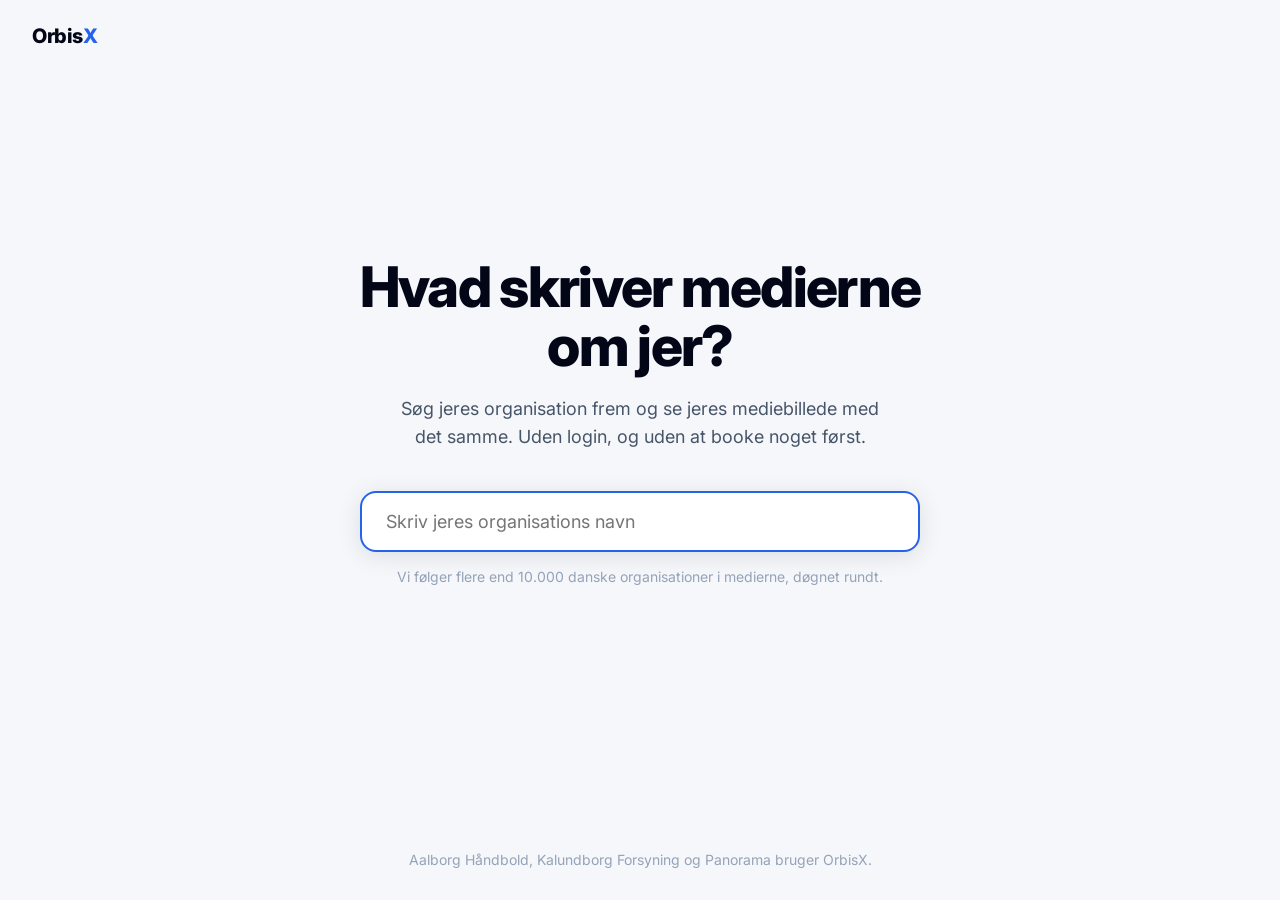
==== index.html @ 537d1e96 "OrbisX landing-funnel prototype: frontpage med org-søgning + dynamisk landing pr. org Co-Authored-By" ====
<!doctype html>
<html lang="da">
<head>
  <meta charset="utf-8">
  <meta name="viewport" content="width=device-width, initial-scale=1">
  <title>OrbisX — Hvad skriver medierne om jer?</title>
  <link rel="preconnect" href="https://fonts.googleapis.com">
  <link href="https://fonts.googleapis.com/css2?family=Inter:wght@400;600;800&display=swap" rel="stylesheet">
  <link rel="stylesheet" href="style.css">
</head>
<body>
  <header class="topbar">
    <a class="wordmark" href="./">Orbis<span>X</span></a>
  </header>

  <main>
    <h1>Hvad skriver medierne om jer?</h1>
    <p class="lead">Søg jeres organisation frem og se jeres mediebillede med det samme. Uden login, og uden at booke noget først.</p>

    <div class="search">
      <input id="q" type="text" placeholder="Skriv jeres organisations navn" autocomplete="off" autofocus
             aria-label="Søg efter organisation" aria-expanded="false" role="combobox" aria-controls="suggestions">
      <div class="suggestions" id="suggestions" role="listbox"></div>
    </div>
    <p class="hint">Vi følger flere end 10.000 danske organisationer i medierne, døgnet rundt.</p>
  </main>

  <footer>Aalborg Håndbold, Kalundborg Forsyning og Panorama bruger OrbisX.</footer>

  <script src="app.js"></script>
  <script>
    const input = document.getElementById('q');
    const box = document.getElementById('suggestions');
    let slugs = [];
    let active = -1;

    fetch('demo-index.json').then(r => r.json()).then(d => { slugs = d; });

    function render(matches) {
      active = -1;
      if (!matches) { box.innerHTML = ''; input.setAttribute('aria-expanded', 'false'); return; }
      if (matches.length === 0) {
        box.innerHTML = '<div class="none">Ingen match endnu. Prøv en kortere del af navnet.</div>';
      } else {
        box.innerHTML = matches.map(s =>
          `<a href="landing.html?org=${encodeURIComponent(s)}" role="option">${displayName(s)}</a>`
        ).join('');
      }
      input.setAttribute('aria-expanded', 'true');
    }

    input.addEventListener('input', () => {
      const q = normalize(input.value);
      if (q.length < 2) { render(null); return; }
      const starts = [], contains = [];
      for (const s of slugs) {
        if (s.startsWith(q)) starts.push(s);
        else if (s.includes(q)) contains.push(s);
        if (starts.length >= 8) break;
      }
      render(starts.concat(contains).slice(0, 8));
    });

    input.addEventListener('keydown', e => {
      const items = box.querySelectorAll('a');
      if (!items.length) return;
      if (e.key === 'ArrowDown') { e.preventDefault(); active = (active + 1) % items.length; }
      else if (e.key === 'ArrowUp') { e.preventDefault(); active = (active - 1 + items.length) % items.length; }
      else if (e.key === 'Enter') { e.preventDefault(); (items[active] || items[0]).click(); return; }
      else return;
      items.forEach((el, i) => el.classList.toggle('active', i === active));
    });

    document.addEventListener('click', e => {
      if (!e.target.closest('.search')) render(null);
    });
  </script>
</body>
</html>
---- style.css ----
/* OrbisX landing-prototype — design-tokens matcher dashboard-prototypen */
:root {
  --navy: #020617;
  --blue: #2563eb;
  --sky: #60a5fa;
  --bg: #f6f7fb;
  --card: #fff;
  --ink-soft: #475569;
  --ink-faint: #94a3b8;
  --radius: 16px;
}

* { box-sizing: border-box; margin: 0; padding: 0; }

body {
  font-family: Inter, system-ui, -apple-system, sans-serif;
  background: var(--bg);
  color: var(--navy);
  min-height: 100vh;
  display: flex;
  flex-direction: column;
}

.topbar {
  display: flex;
  justify-content: space-between;
  align-items: center;
  padding: 24px 32px;
}

.wordmark {
  font-weight: 800;
  font-size: 20px;
  letter-spacing: -0.02em;
  color: var(--navy);
  text-decoration: none;
}
.wordmark span { color: var(--blue); }

main {
  flex: 1;
  display: flex;
  flex-direction: column;
  justify-content: center;
  align-items: center;
  padding: 48px 24px 96px;
  text-align: center;
}

h1 {
  font-size: clamp(32px, 6vw, 56px);
  font-weight: 800;
  letter-spacing: -0.03em;
  line-height: 1.05;
  max-width: 16ch;
}

.lead {
  margin-top: 20px;
  font-size: 18px;
  color: var(--ink-soft);
  max-width: 44ch;
  line-height: 1.55;
}

/* Søgefelt */
.search {
  position: relative;
  margin-top: 40px;
  width: min(560px, 100%);
  text-align: left;
}

.search input {
  width: 100%;
  font: inherit;
  font-size: 18px;
  padding: 18px 24px;
  border: 2px solid transparent;
  border-radius: var(--radius);
  background: var(--card);
  box-shadow: 0 4px 24px rgba(2, 6, 23, 0.10);
  outline: none;
  transition: border-color 0.15s;
}
.search input:focus { border-color: var(--blue); }

.suggestions {
  position: absolute;
  top: calc(100% + 8px);
  left: 0;
  right: 0;
  background: var(--card);
  border-radius: var(--radius);
  box-shadow: 0 12px 40px rgba(2, 6, 23, 0.16);
  overflow: hidden;
  z-index: 10;
}
.suggestions:empty { display: none; }

.suggestions a {
  display: block;
  padding: 14px 24px;
  text-decoration: none;
  color: var(--navy);
  font-size: 16px;
}
.suggestions a:hover, .suggestions a.active { background: #eef2ff; }
.suggestions .none { padding: 14px 24px; color: var(--ink-faint); font-size: 15px; }

.hint { margin-top: 16px; font-size: 14px; color: var(--ink-faint); }

/* Landing */
.eyebrow {
  font-size: 14px;
  font-weight: 600;
  letter-spacing: 0.08em;
  text-transform: uppercase;
  color: var(--blue);
  margin-bottom: 16px;
}

.cta {
  display: inline-block;
  margin-top: 36px;
  background: var(--blue);
  color: #fff;
  font-weight: 600;
  font-size: 17px;
  padding: 16px 32px;
  border-radius: 999px;
  text-decoration: none;
  box-shadow: 0 8px 24px rgba(37, 99, 235, 0.35);
  transition: transform 0.12s, box-shadow 0.12s;
}
.cta:hover { transform: translateY(-1px); box-shadow: 0 12px 32px rgba(37, 99, 235, 0.42); }

.cta-sub { margin-top: 14px; font-size: 14px; color: var(--ink-faint); }

.quote-card {
  margin-top: 64px;
  background: var(--card);
  border-radius: var(--radius);
  box-shadow: 0 1px 3px rgba(2, 6, 23, 0.08);
  padding: 32px 36px;
  max-width: 560px;
  text-align: left;
}
.quote-card blockquote {
  font-size: 16px;
  line-height: 1.6;
  color: var(--navy);
}
.quote-card figcaption {
  margin-top: 16px;
  font-size: 14px;
  color: var(--ink-soft);
}
.quote-card figcaption strong { color: var(--navy); }

footer {
  padding: 32px 24px;
  text-align: center;
  font-size: 14px;
  color: var(--ink-faint);
}

@media (max-width: 600px) {
  .topbar { padding: 18px 20px; }
  main { padding-bottom: 64px; }
}
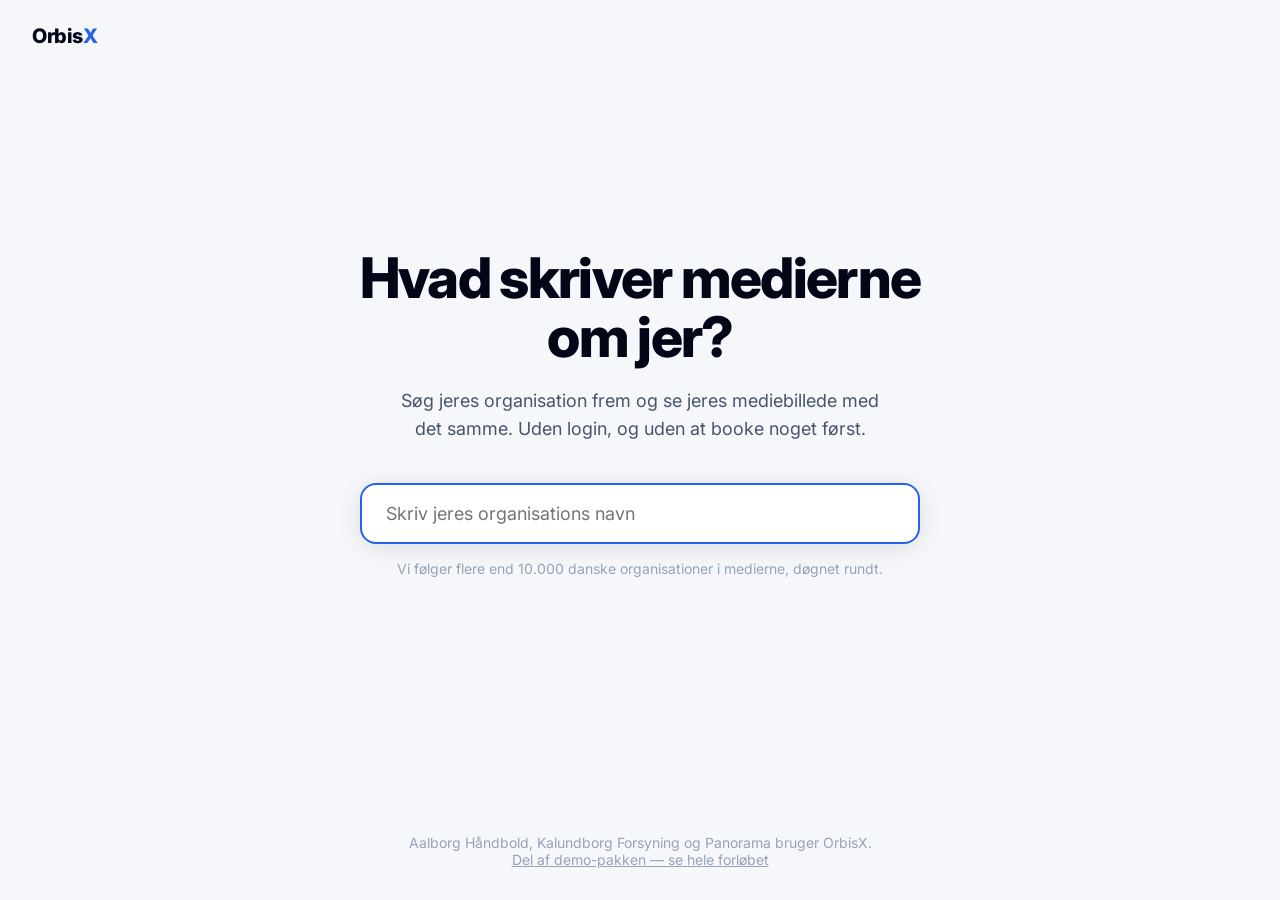
==== commit 3955ef19: "Kobl landing ind i demo-forløbet: fortsæt-link til demo-siden + pakke-link i footer Co-Authored-By: " ====
--- a/index.html
+++ b/index.html
@@ -25,7 +25,8 @@
     <p class="hint">Vi følger flere end 10.000 danske organisationer i medierne, døgnet rundt.</p>
   </main>
 
-  <footer>Aalborg Håndbold, Kalundborg Forsyning og Panorama bruger OrbisX.</footer>
+  <footer>Aalborg Håndbold, Kalundborg Forsyning og Panorama bruger OrbisX.<br>
+    <a href="https://sergentisaf.github.io/orbisx-dashboard-preview/demo-pakke.html" style="color:inherit">Del af demo-pakken — se hele forløbet</a></footer>
 
   <script src="app.js"></script>
   <script>
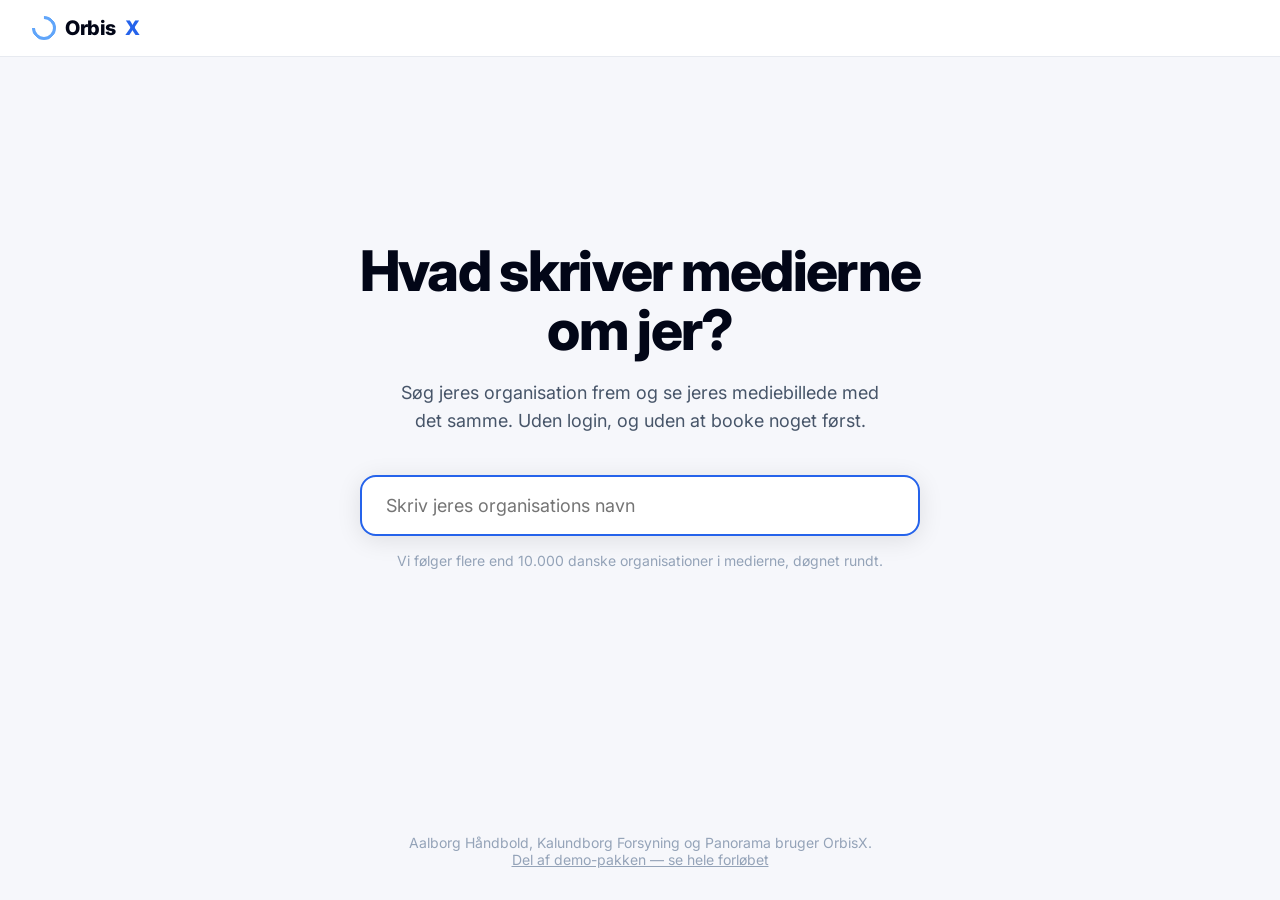
==== commit ce6a7b22: "Landing matcher webappens brand (ring-logo, hvid topbar, knap-radius) + kontakt til holmstad@orbisx." ====
--- a/index.html
+++ b/index.html
@@ -10,7 +10,7 @@
 </head>
 <body>
   <header class="topbar">
-    <a class="wordmark" href="./">Orbis<span>X</span></a>
+    <a class="wordmark" href="./"><span class="ring"></span>Orbis<span>X</span></a>
   </header>
 
   <main>
--- a/style.css
+++ b/style.css
@@ -25,10 +25,15 @@
   display: flex;
   justify-content: space-between;
   align-items: center;
-  padding: 24px 32px;
+  padding: 16px 32px;
+  background: var(--card);
+  border-bottom: 1px solid #e7eaf0;
 }
 
 .wordmark {
+  display: flex;
+  align-items: center;
+  gap: 9px;
   font-weight: 800;
   font-size: 20px;
   letter-spacing: -0.02em;
@@ -36,6 +41,11 @@
   text-decoration: none;
 }
 .wordmark span { color: var(--blue); }
+.wordmark .ring {
+  width: 24px; height: 24px; border-radius: 50%;
+  border: 3px solid var(--sky); border-top-color: transparent;
+  transform: rotate(-45deg);
+}
 
 main {
   flex: 1;
@@ -127,8 +137,8 @@
   color: #fff;
   font-weight: 600;
   font-size: 17px;
-  padding: 16px 32px;
-  border-radius: 999px;
+  padding: 15px 28px;
+  border-radius: 12px;
   text-decoration: none;
   box-shadow: 0 8px 24px rgba(37, 99, 235, 0.35);
   transition: transform 0.12s, box-shadow 0.12s;
